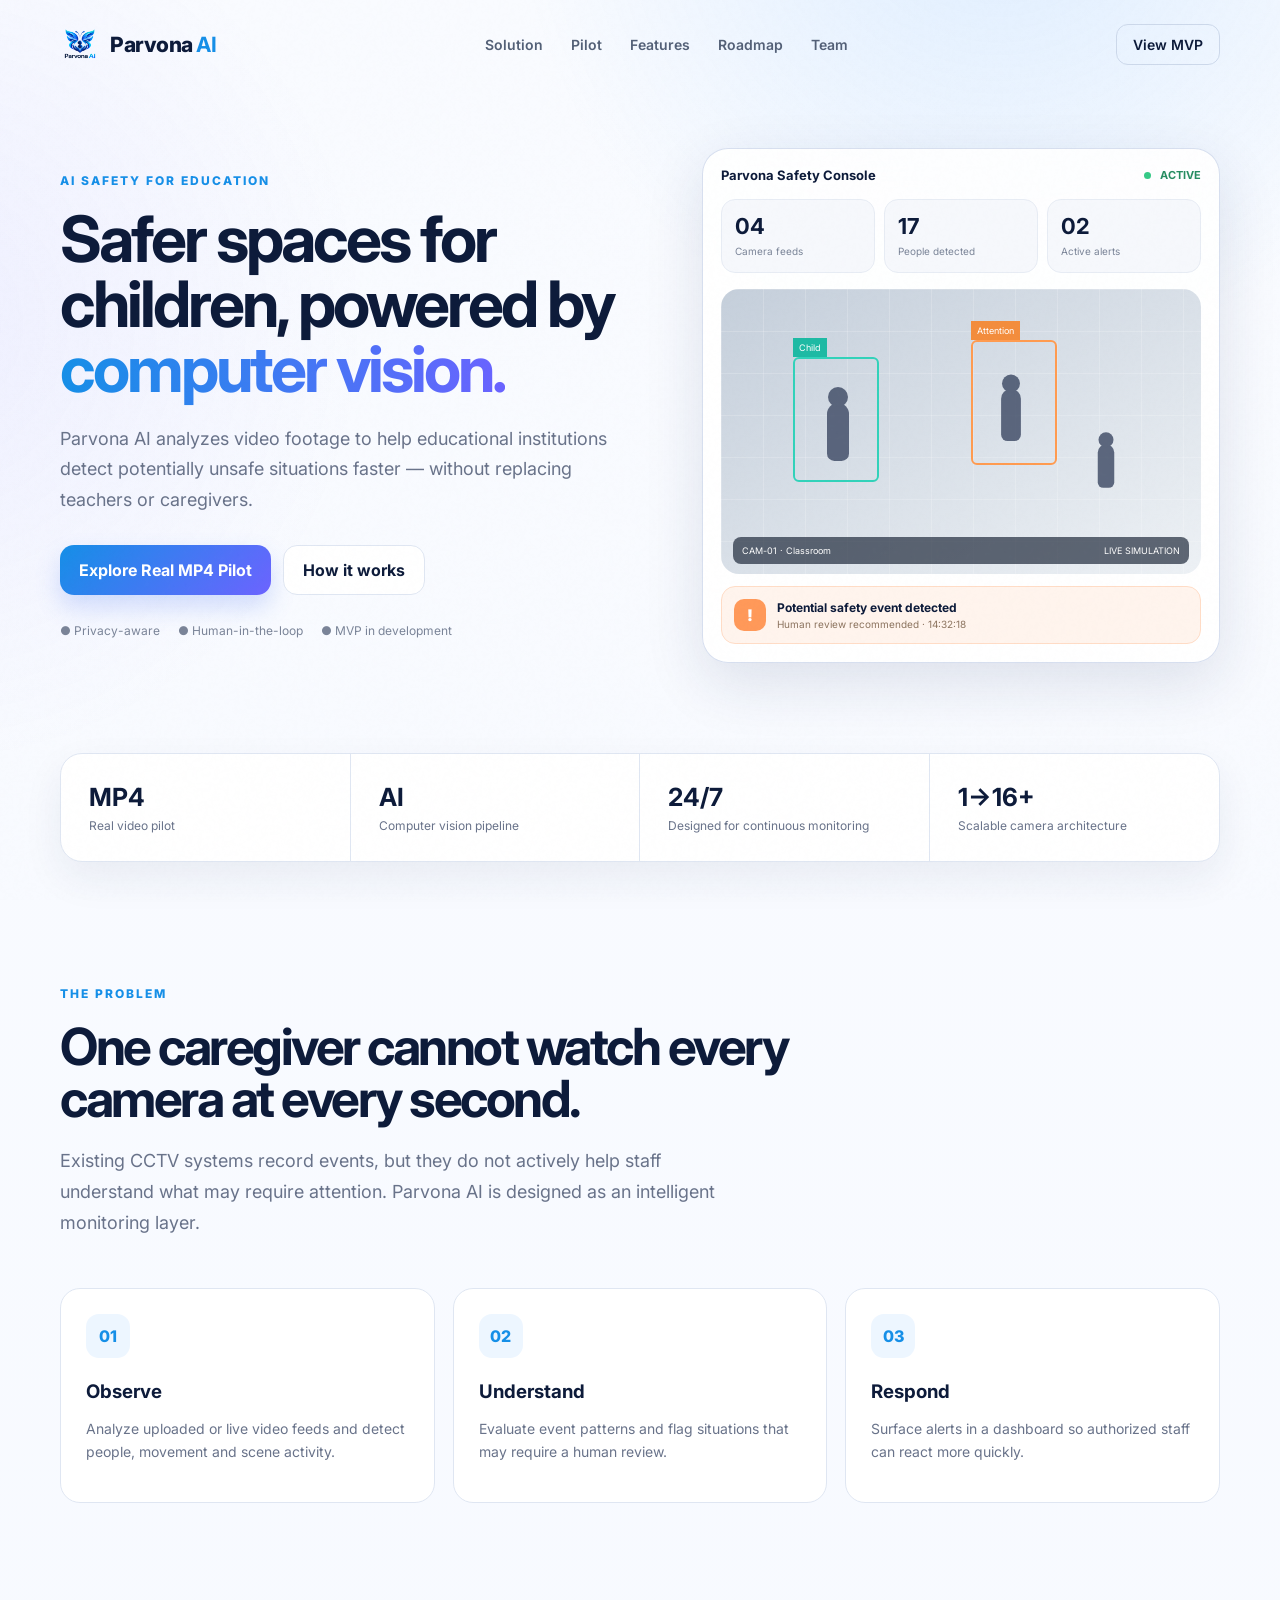
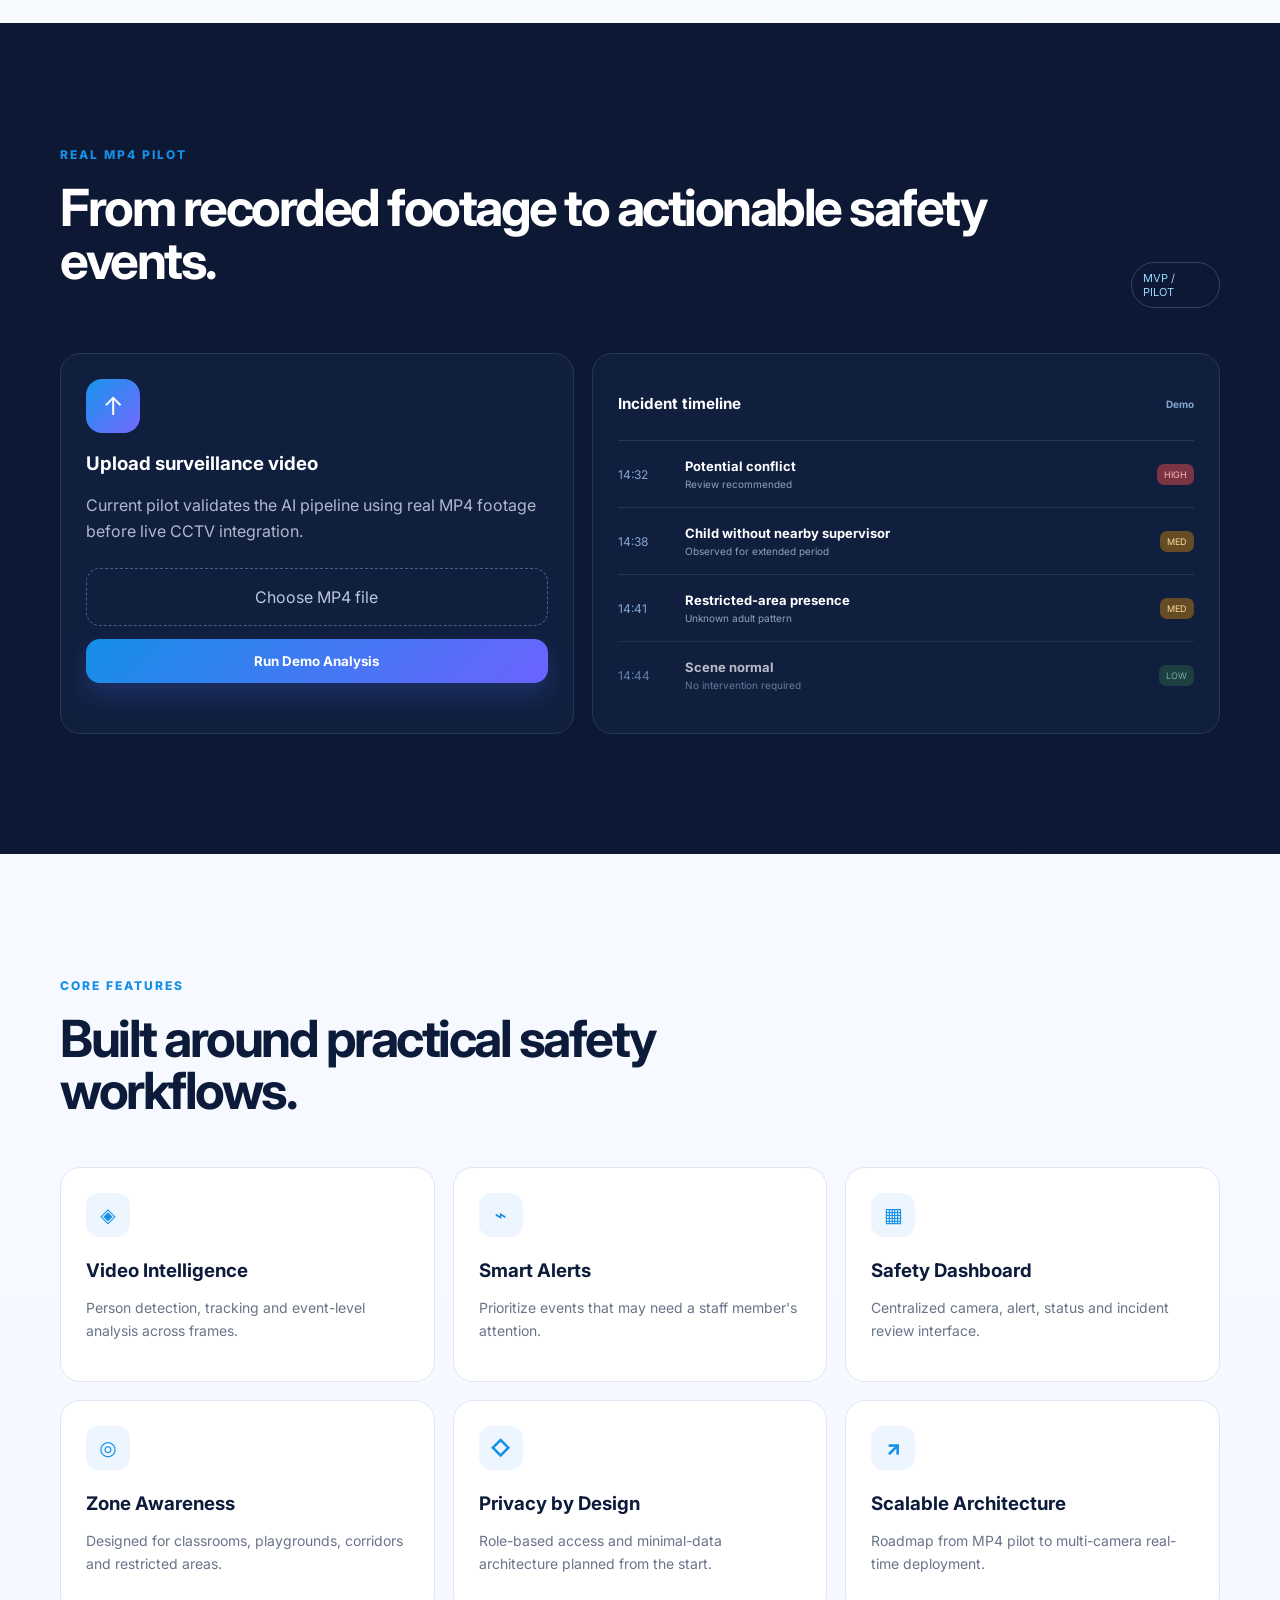
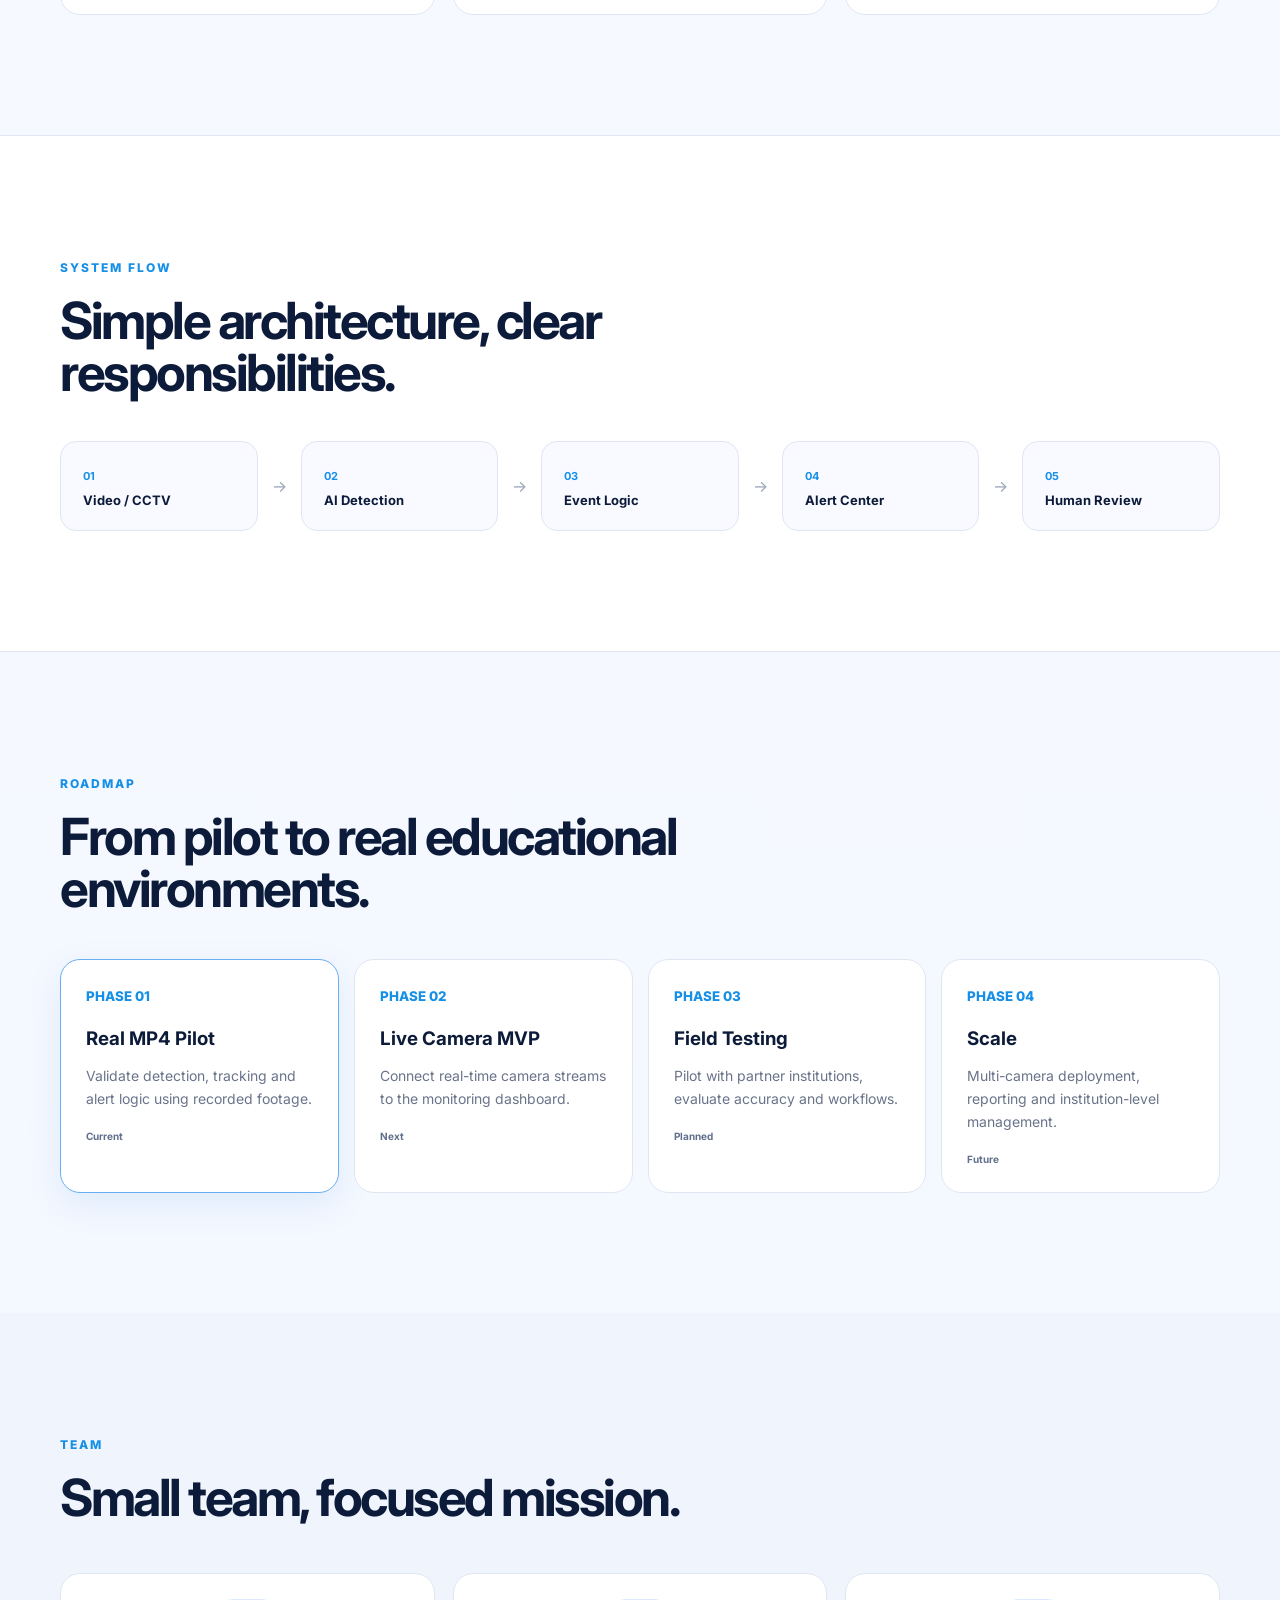
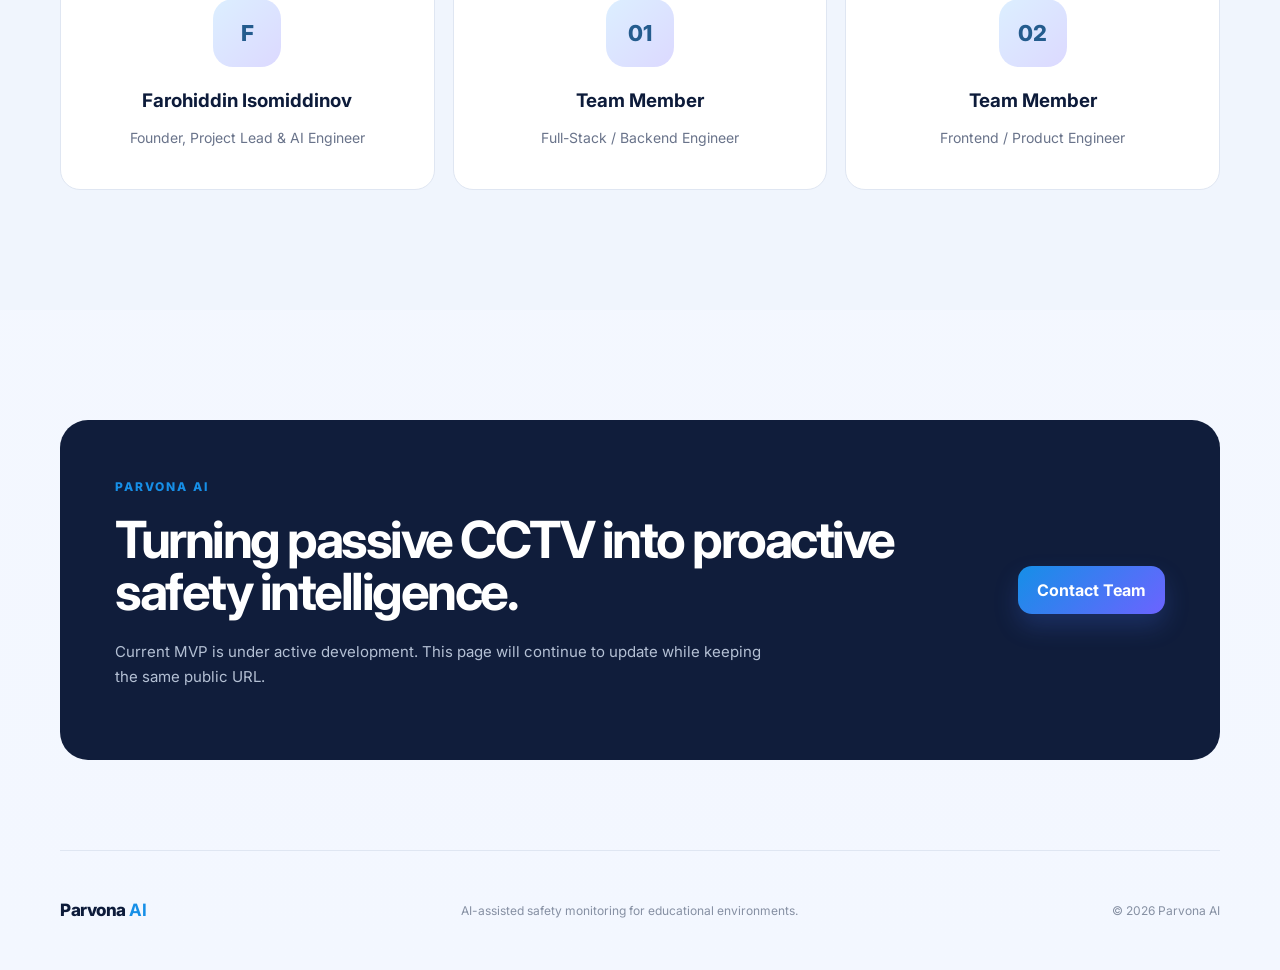
==== parvona_ai_mvp/index.html @ db2682cd "feat: add MVP application" ====
<!DOCTYPE html>
<html lang="en">
<head>
  <meta charset="UTF-8" />
  <meta name="viewport" content="width=device-width, initial-scale=1.0" />
  <meta name="description" content="Parvona AI — AI-powered safety monitoring for kindergartens and educational spaces." />
  <title>Parvona AI — Safety Intelligence</title>
  <link rel="preconnect" href="https://fonts.googleapis.com">
  <link rel="preconnect" href="https://fonts.gstatic.com" crossorigin>
  <link href="https://fonts.googleapis.com/css2?family=Inter:wght@400;500;600;700;800&display=swap" rel="stylesheet">
  <link rel="stylesheet" href="styles.css" />
</head>
<body>
  <div class="noise"></div>

  <header class="nav wrap">
    <a class="brand" href="#top" aria-label="Parvona AI home">
      <img src="assets/parvona-ai-logo.png" alt="Parvona AI logo" onerror="this.style.display='none'">
      <span>Parvona <b>AI</b></span>
    </a>
    <nav>
      <a href="#solution">Solution</a>
      <a href="#pilot">Pilot</a>
      <a href="#features">Features</a>
      <a href="#roadmap">Roadmap</a>
      <a href="#team">Team</a>
    </nav>
    <a class="nav-cta" href="#pilot">View MVP</a>
  </header>

  <main id="top">
    <section class="hero wrap">
      <div class="hero-copy">
        <div class="eyebrow">AI SAFETY FOR EDUCATION</div>
        <h1>Safer spaces for children, powered by <span>computer vision.</span></h1>
        <p>
          Parvona AI analyzes video footage to help educational institutions detect
          potentially unsafe situations faster — without replacing teachers or caregivers.
        </p>
        <div class="hero-actions">
          <a class="btn primary" href="#pilot">Explore Real MP4 Pilot</a>
          <a class="btn secondary" href="#solution">How it works</a>
        </div>
        <div class="trust-row">
          <span>● Privacy-aware</span>
          <span>● Human-in-the-loop</span>
          <span>● MVP in development</span>
        </div>
      </div>

      <div class="hero-card">
        <div class="card-top">
          <span>Parvona Safety Console</span>
          <span class="status"><i></i> ACTIVE</span>
        </div>

        <div class="stats">
          <div><b>04</b><span>Camera feeds</span></div>
          <div><b>17</b><span>People detected</span></div>
          <div><b>02</b><span>Active alerts</span></div>
        </div>

        <div class="camera">
          <div class="camera-grid"></div>
          <div class="person p1"></div>
          <div class="person p2"></div>
          <div class="person p3"></div>
          <div class="bbox b1"><span>Child</span></div>
          <div class="bbox b2 warning"><span>Attention</span></div>
          <div class="camera-meta">
            <span>CAM-01 · Classroom</span>
            <span>LIVE SIMULATION</span>
          </div>
        </div>

        <div class="alert">
          <div class="alert-icon">!</div>
          <div>
            <b>Potential safety event detected</b>
            <span>Human review recommended · 14:32:18</span>
          </div>
        </div>
      </div>
    </section>

    <section class="metrics wrap">
      <div><b>MP4</b><span>Real video pilot</span></div>
      <div><b>AI</b><span>Computer vision pipeline</span></div>
      <div><b>24/7</b><span>Designed for continuous monitoring</span></div>
      <div><b>1→16+</b><span>Scalable camera architecture</span></div>
    </section>

    <section class="section wrap" id="solution">
      <div class="section-head">
        <span class="eyebrow">THE PROBLEM</span>
        <h2>One caregiver cannot watch every camera at every second.</h2>
        <p>
          Existing CCTV systems record events, but they do not actively help staff understand
          what may require attention. Parvona AI is designed as an intelligent monitoring layer.
        </p>
      </div>

      <div class="three">
        <article>
          <div class="icon">01</div>
          <h3>Observe</h3>
          <p>Analyze uploaded or live video feeds and detect people, movement and scene activity.</p>
        </article>
        <article>
          <div class="icon">02</div>
          <h3>Understand</h3>
          <p>Evaluate event patterns and flag situations that may require a human review.</p>
        </article>
        <article>
          <div class="icon">03</div>
          <h3>Respond</h3>
          <p>Surface alerts in a dashboard so authorized staff can react more quickly.</p>
        </article>
      </div>
    </section>

    <section class="section pilot-wrap" id="pilot">
      <div class="wrap">
        <div class="section-head split-head">
          <div>
            <span class="eyebrow">REAL MP4 PILOT</span>
            <h2>From recorded footage to actionable safety events.</h2>
          </div>
          <span class="beta">MVP / PILOT</span>
        </div>

        <div class="pilot-grid">
          <div class="upload-card">
            <div class="upload-icon">↑</div>
            <h3>Upload surveillance video</h3>
            <p>Current pilot validates the AI pipeline using real MP4 footage before live CCTV integration.</p>

            <label class="fake-upload">
              <input type="file" id="videoInput" accept="video/mp4,video/*">
              <span id="uploadLabel">Choose MP4 file</span>
            </label>

            <button class="btn primary full" id="analyzeBtn">Run Demo Analysis</button>
            <div class="progress hidden" id="progress">
              <div class="bar"><span id="barFill"></span></div>
              <small id="progressText">Preparing analysis…</small>
            </div>
          </div>

          <div class="timeline-card">
            <div class="timeline-title">
              <h3>Incident timeline</h3>
              <span>Demo</span>
            </div>
            <div class="event">
              <time>14:32</time>
              <div><b>Potential conflict</b><span>Review recommended</span></div>
              <em>HIGH</em>
            </div>
            <div class="event">
              <time>14:38</time>
              <div><b>Child without nearby supervisor</b><span>Observed for extended period</span></div>
              <em class="med">MED</em>
            </div>
            <div class="event">
              <time>14:41</time>
              <div><b>Restricted-area presence</b><span>Unknown adult pattern</span></div>
              <em class="med">MED</em>
            </div>
            <div class="event muted">
              <time>14:44</time>
              <div><b>Scene normal</b><span>No intervention required</span></div>
              <em class="low">LOW</em>
            </div>
          </div>
        </div>
      </div>
    </section>

    <section class="section wrap" id="features">
      <div class="section-head">
        <span class="eyebrow">CORE FEATURES</span>
        <h2>Built around practical safety workflows.</h2>
      </div>

      <div class="features">
        <article><span>◈</span><h3>Video Intelligence</h3><p>Person detection, tracking and event-level analysis across frames.</p></article>
        <article><span>⌁</span><h3>Smart Alerts</h3><p>Prioritize events that may need a staff member's attention.</p></article>
        <article><span>▦</span><h3>Safety Dashboard</h3><p>Centralized camera, alert, status and incident review interface.</p></article>
        <article><span>◎</span><h3>Zone Awareness</h3><p>Designed for classrooms, playgrounds, corridors and restricted areas.</p></article>
        <article><span>◇</span><h3>Privacy by Design</h3><p>Role-based access and minimal-data architecture planned from the start.</p></article>
        <article><span>↗</span><h3>Scalable Architecture</h3><p>Roadmap from MP4 pilot to multi-camera real-time deployment.</p></article>
      </div>
    </section>

    <section class="section architecture">
      <div class="wrap">
        <div class="section-head">
          <span class="eyebrow">SYSTEM FLOW</span>
          <h2>Simple architecture, clear responsibilities.</h2>
        </div>
        <div class="flow">
          <div><b>01</b><span>Video / CCTV</span></div><i>→</i>
          <div><b>02</b><span>AI Detection</span></div><i>→</i>
          <div><b>03</b><span>Event Logic</span></div><i>→</i>
          <div><b>04</b><span>Alert Center</span></div><i>→</i>
          <div><b>05</b><span>Human Review</span></div>
        </div>
      </div>
    </section>

    <section class="section wrap" id="roadmap">
      <div class="section-head">
        <span class="eyebrow">ROADMAP</span>
        <h2>From pilot to real educational environments.</h2>
      </div>

      <div class="roadmap">
        <article class="active"><small>PHASE 01</small><h3>Real MP4 Pilot</h3><p>Validate detection, tracking and alert logic using recorded footage.</p><b>Current</b></article>
        <article><small>PHASE 02</small><h3>Live Camera MVP</h3><p>Connect real-time camera streams to the monitoring dashboard.</p><b>Next</b></article>
        <article><small>PHASE 03</small><h3>Field Testing</h3><p>Pilot with partner institutions, evaluate accuracy and workflows.</p><b>Planned</b></article>
        <article><small>PHASE 04</small><h3>Scale</h3><p>Multi-camera deployment, reporting and institution-level management.</p><b>Future</b></article>
      </div>
    </section>

    <section class="section team-section" id="team">
      <div class="wrap">
        <div class="section-head">
          <span class="eyebrow">TEAM</span>
          <h2>Small team, focused mission.</h2>
        </div>

        <div class="team">
          <article>
            <div class="avatar">F</div>
            <h3>Farohiddin Isomiddinov</h3>
            <p>Founder, Project Lead & AI Engineer</p>
          </article>
          <article>
            <div class="avatar">01</div>
            <h3>Team Member</h3>
            <p>Full-Stack / Backend Engineer</p>
          </article>
          <article>
            <div class="avatar">02</div>
            <h3>Team Member</h3>
            <p>Frontend / Product Engineer</p>
          </article>
        </div>
      </div>
    </section>

    <section class="cta wrap">
      <div>
        <span class="eyebrow">PARVONA AI</span>
        <h2>Turning passive CCTV into proactive safety intelligence.</h2>
        <p>Current MVP is under active development. This page will continue to update while keeping the same public URL.</p>
      </div>
      <a class="btn primary" href="mailto:team@parvona.ai">Contact Team</a>
    </section>
  </main>

  <footer class="wrap">
    <div class="brand small"><span>Parvona <b>AI</b></span></div>
    <p>AI-assisted safety monitoring for educational environments.</p>
    <span>© 2026 Parvona AI</span>
  </footer>

  <script src="script.js"></script>
</body>
</html>
---- parvona_ai_mvp/styles.css ----
:root{
  --bg:#f6f9ff; --panel:#ffffff; --ink:#0d1b3a; --muted:#69738a;
  --line:#dfe6f2; --blue:#4aa4ff; --cyan:#33d5dc; --violet:#7567ff;
  --shadow:0 20px 60px rgba(24,43,89,.12);
}
*{box-sizing:border-box}
html{scroll-behavior:smooth}
body{margin:0;font-family:Inter,system-ui,sans-serif;background:linear-gradient(180deg,#f9fbff 0,#f3f7ff 100%);color:var(--ink)}
body:before{content:"";position:fixed;inset:-20%;background:radial-gradient(circle at 70% 5%,rgba(74,164,255,.15),transparent 28%),radial-gradient(circle at 10% 40%,rgba(117,103,255,.08),transparent 25%);pointer-events:none;z-index:-2}
.noise{position:fixed;inset:0;opacity:.025;pointer-events:none;z-index:999;background-image:url("data:image/svg+xml,%3Csvg viewBox='0 0 180 180' xmlns='http://www.w3.org/2000/svg'%3E%3Cfilter id='n'%3E%3CfeTurbulence type='fractalNoise' baseFrequency='.95' numOctaves='3' stitchTiles='stitch'/%3E%3C/filter%3E%3Crect width='100%25' height='100%25' filter='url(%23n)' opacity='.45'/%3E%3C/svg%3E")}
.wrap{width:min(1160px,calc(100% - 40px));margin:auto}
.nav{height:88px;display:flex;align-items:center;justify-content:space-between;gap:24px}
.brand{display:flex;align-items:center;gap:10px;text-decoration:none;color:var(--ink);font-size:21px;font-weight:800;letter-spacing:-.5px}
.brand img{width:40px;height:40px;object-fit:contain;border-radius:10px}
.brand b{color:#168fe7}
.nav nav{display:flex;gap:28px}
.nav nav a,.nav-cta{text-decoration:none;color:#536077;font-size:14px;font-weight:600}
.nav-cta{padding:11px 16px;border:1px solid #ccd8ea;border-radius:12px;color:var(--ink)}
.hero{min-height:650px;display:grid;grid-template-columns:1.05fr .95fr;align-items:center;gap:70px;padding:60px 0 90px}
.eyebrow{font-size:12px;font-weight:800;letter-spacing:2px;color:#168fe7}
.hero h1,.section h2,.cta h2{font-size:clamp(42px,5vw,70px);line-height:1.02;letter-spacing:-3px;margin:18px 0 22px}
.hero h1 span{background:linear-gradient(90deg,#168fe7,#6a63ff);-webkit-background-clip:text;color:transparent}
.hero-copy>p,.section-head>p,.cta p{font-size:18px;line-height:1.7;color:var(--muted);max-width:670px}
.hero-actions{display:flex;gap:12px;margin-top:30px}
.btn{display:inline-flex;align-items:center;justify-content:center;padding:14px 19px;border-radius:14px;text-decoration:none;border:0;font-weight:700;cursor:pointer;font-family:inherit}
.primary{background:linear-gradient(135deg,#158fe7,#6c63ff);color:white;box-shadow:0 12px 25px rgba(68,113,240,.22)}
.secondary{background:white;color:var(--ink);border:1px solid var(--line)}
.full{width:100%;margin-top:13px}
.trust-row{display:flex;gap:18px;flex-wrap:wrap;margin-top:28px;color:#7a8498;font-size:12px}
.hero-card{background:rgba(255,255,255,.88);border:1px solid rgba(205,216,235,.8);box-shadow:var(--shadow);padding:18px;border-radius:26px;backdrop-filter:blur(16px)}
.card-top,.timeline-title{display:flex;justify-content:space-between;align-items:center;font-weight:700;font-size:13px}
.status{font-size:11px;color:#278d62}.status i{display:inline-block;width:7px;height:7px;border-radius:50%;background:#36c987;margin-right:6px}
.stats{display:grid;grid-template-columns:repeat(3,1fr);gap:9px;margin:16px 0}
.stats div{background:#f6f8fc;border:1px solid #e7ecf4;padding:13px;border-radius:14px}.stats b{display:block;font-size:22px}.stats span{font-size:10px;color:#7b8598}
.camera{height:285px;border-radius:18px;overflow:hidden;position:relative;background:linear-gradient(150deg,#c5cfdb,#edf1f5)}
.camera-grid{position:absolute;inset:0;background:linear-gradient(rgba(255,255,255,.18) 1px,transparent 1px),linear-gradient(90deg,rgba(255,255,255,.18) 1px,transparent 1px);background-size:42px 42px}
.person{position:absolute;width:22px;height:58px;background:#44506a;border-radius:12px 12px 8px 8px;opacity:.85}.person:before{content:"";position:absolute;width:20px;height:20px;background:#44506a;border-radius:50%;top:-16px;left:1px}.p1{left:22%;top:40%}.p2{left:58%;top:34%;transform:scale(.9)}.p3{left:78%;top:52%;transform:scale(.75)}
.bbox{position:absolute;border:2px solid #32d2ba;width:86px;height:125px;left:15%;top:24%;border-radius:6px}.bbox span{background:#1ebaa4;color:#fff;font-size:9px;padding:4px 6px;position:absolute;top:-21px;left:-2px}.b2{left:52%;top:18%;border-color:#ff9b50}.b2 span{background:#f38d3d}
.camera-meta{position:absolute;left:12px;right:12px;bottom:10px;display:flex;justify-content:space-between;color:white;font-size:9px;background:rgba(18,28,47,.65);padding:8px 9px;border-radius:8px}
.alert{display:flex;gap:11px;align-items:center;background:#fff4ed;border:1px solid #ffdcc6;margin-top:12px;padding:12px;border-radius:14px}.alert-icon{width:32px;height:32px;border-radius:10px;background:#ff9959;color:white;display:grid;place-items:center;font-weight:900}.alert b,.alert span{display:block}.alert b{font-size:12px}.alert span{font-size:10px;color:#8c745f;margin-top:3px}
.metrics{display:grid;grid-template-columns:repeat(4,1fr);background:white;border:1px solid var(--line);border-radius:22px;box-shadow:0 16px 40px rgba(24,43,89,.07);overflow:hidden}
.metrics div{padding:28px;border-right:1px solid var(--line)}.metrics div:last-child{border:0}.metrics b{font-size:25px}.metrics span{display:block;margin-top:6px;color:var(--muted);font-size:12px}
.section{padding:120px 0}.section-head{max-width:800px}.section h2,.cta h2{font-size:clamp(36px,4vw,56px);letter-spacing:-2.5px}
.three,.features,.team{display:grid;grid-template-columns:repeat(3,1fr);gap:18px;margin-top:50px}
.three article,.features article,.team article,.roadmap article,.upload-card,.timeline-card{background:white;border:1px solid var(--line);border-radius:20px;padding:25px}
.icon,.features article>span{width:44px;height:44px;border-radius:13px;background:#edf6ff;color:#168fe7;display:grid;place-items:center;font-weight:800}
.three h3,.features h3,.team h3,.roadmap h3{margin:22px 0 8px}.three p,.features p,.roadmap p,.team p{color:var(--muted);line-height:1.65;font-size:14px}
.pilot-wrap{background:#0d1934;color:white}
.pilot-wrap .section-head p{color:#aeb9cd}.split-head{display:flex;justify-content:space-between;align-items:flex-end;max-width:none}.beta{font-size:11px;border:1px solid #344360;padding:8px 11px;border-radius:999px;color:#98d7ff}
.pilot-grid{display:grid;grid-template-columns:.9fr 1.1fr;gap:18px;margin-top:45px}.upload-card,.timeline-card{background:#111f3f;border-color:#253657}.upload-icon{width:54px;height:54px;border-radius:16px;background:linear-gradient(135deg,#1694ec,#7669ff);display:grid;place-items:center;font-size:25px}.upload-card p{color:#aeb9cd;line-height:1.6}
.fake-upload{display:block;border:1px dashed #496080;padding:18px;border-radius:14px;margin-top:24px;text-align:center;color:#b9c8de;cursor:pointer}.fake-upload input{display:none}
.progress{margin-top:15px}.hidden{display:none}.bar{height:7px;border-radius:20px;background:#263651;overflow:hidden}.bar span{display:block;height:100%;width:0;background:linear-gradient(90deg,#2eced7,#6a63ff);transition:width .25s}.progress small{display:block;margin-top:8px;color:#9eb0ca}
.timeline-title{margin-bottom:12px}.timeline-title span{font-size:10px;color:#83a4cf}.event{display:grid;grid-template-columns:55px 1fr auto;gap:12px;padding:17px 0;border-top:1px solid #263654;align-items:center}.event time{color:#83a4cf;font-size:12px}.event b,.event span{display:block}.event b{font-size:13px}.event span{color:#8fa1bd;font-size:10px;margin-top:4px}.event em{font-style:normal;font-size:9px;background:#7b3441;color:#ffb3be;padding:5px 7px;border-radius:7px}.event em.med{background:#664c25;color:#ffd99b}.event em.low{background:#234d44;color:#a4e5d3}.event.muted{opacity:.7}
.features{grid-template-columns:repeat(3,1fr)}.features article>span{font-size:20px}
.architecture{background:white;border-top:1px solid var(--line);border-bottom:1px solid var(--line)}.flow{display:grid;grid-template-columns:1fr auto 1fr auto 1fr auto 1fr auto 1fr;gap:14px;align-items:center;margin-top:42px}.flow div{background:#f8faff;border:1px solid var(--line);padding:22px;border-radius:16px}.flow b{color:#168fe7;font-size:11px}.flow span{display:block;font-weight:700;margin-top:8px;font-size:13px}.flow i{font-style:normal;color:#97a5b8}
.roadmap{display:grid;grid-template-columns:repeat(4,1fr);gap:15px;margin-top:45px}.roadmap article{position:relative}.roadmap article.active{border-color:#69aef0;box-shadow:0 12px 35px rgba(43,125,224,.1)}.roadmap small{color:#168fe7;font-weight:800}.roadmap article>b{font-size:10px;color:#60708c}
.team-section{background:#f0f5fd}.team article{text-align:center}.avatar{margin:auto;width:68px;height:68px;border-radius:20px;background:linear-gradient(135deg,#dcefff,#dcd9ff);display:grid;place-items:center;font-size:22px;font-weight:800;color:#245c8e}
.cta{margin-top:110px;margin-bottom:90px;background:#101d3b;color:white;border-radius:28px;padding:55px;display:flex;justify-content:space-between;align-items:center;gap:30px}.cta h2{max-width:780px}.cta p{color:#b4c0d4;font-size:15px}
footer{border-top:1px solid var(--line);min-height:120px;display:flex;justify-content:space-between;align-items:center;gap:20px;color:#8690a3;font-size:12px}.brand.small{font-size:17px}
@media(max-width:900px){
  .nav nav{display:none}.hero{grid-template-columns:1fr;padding-top:40px}.hero-card{max-width:620px}.metrics{grid-template-columns:repeat(2,1fr)}.metrics div:nth-child(2){border-right:0}.three,.features,.team{grid-template-columns:1fr 1fr}.pilot-grid{grid-template-columns:1fr}.roadmap{grid-template-columns:1fr 1fr}.flow{grid-template-columns:1fr}.flow i{transform:rotate(90deg);text-align:center}.cta{flex-direction:column;align-items:flex-start}
}
@media(max-width:600px){
  .wrap{width:min(100% - 24px,1160px)}.nav{height:72px}.nav-cta{display:none}.hero{gap:34px;padding-bottom:60px}.hero h1{letter-spacing:-2px}.hero-actions{flex-direction:column}.btn{width:100%}.metrics{grid-template-columns:1fr}.metrics div{border-right:0;border-bottom:1px solid var(--line)}.three,.features,.team,.roadmap{grid-template-columns:1fr}.section{padding:80px 0}.split-head{display:block}.beta{display:inline-block;margin-top:15px}.stats{grid-template-columns:1fr}.camera{height:230px}.cta{margin-top:70px;padding:28px}footer{flex-direction:column;justify-content:center;text-align:center;padding:30px 0}
}
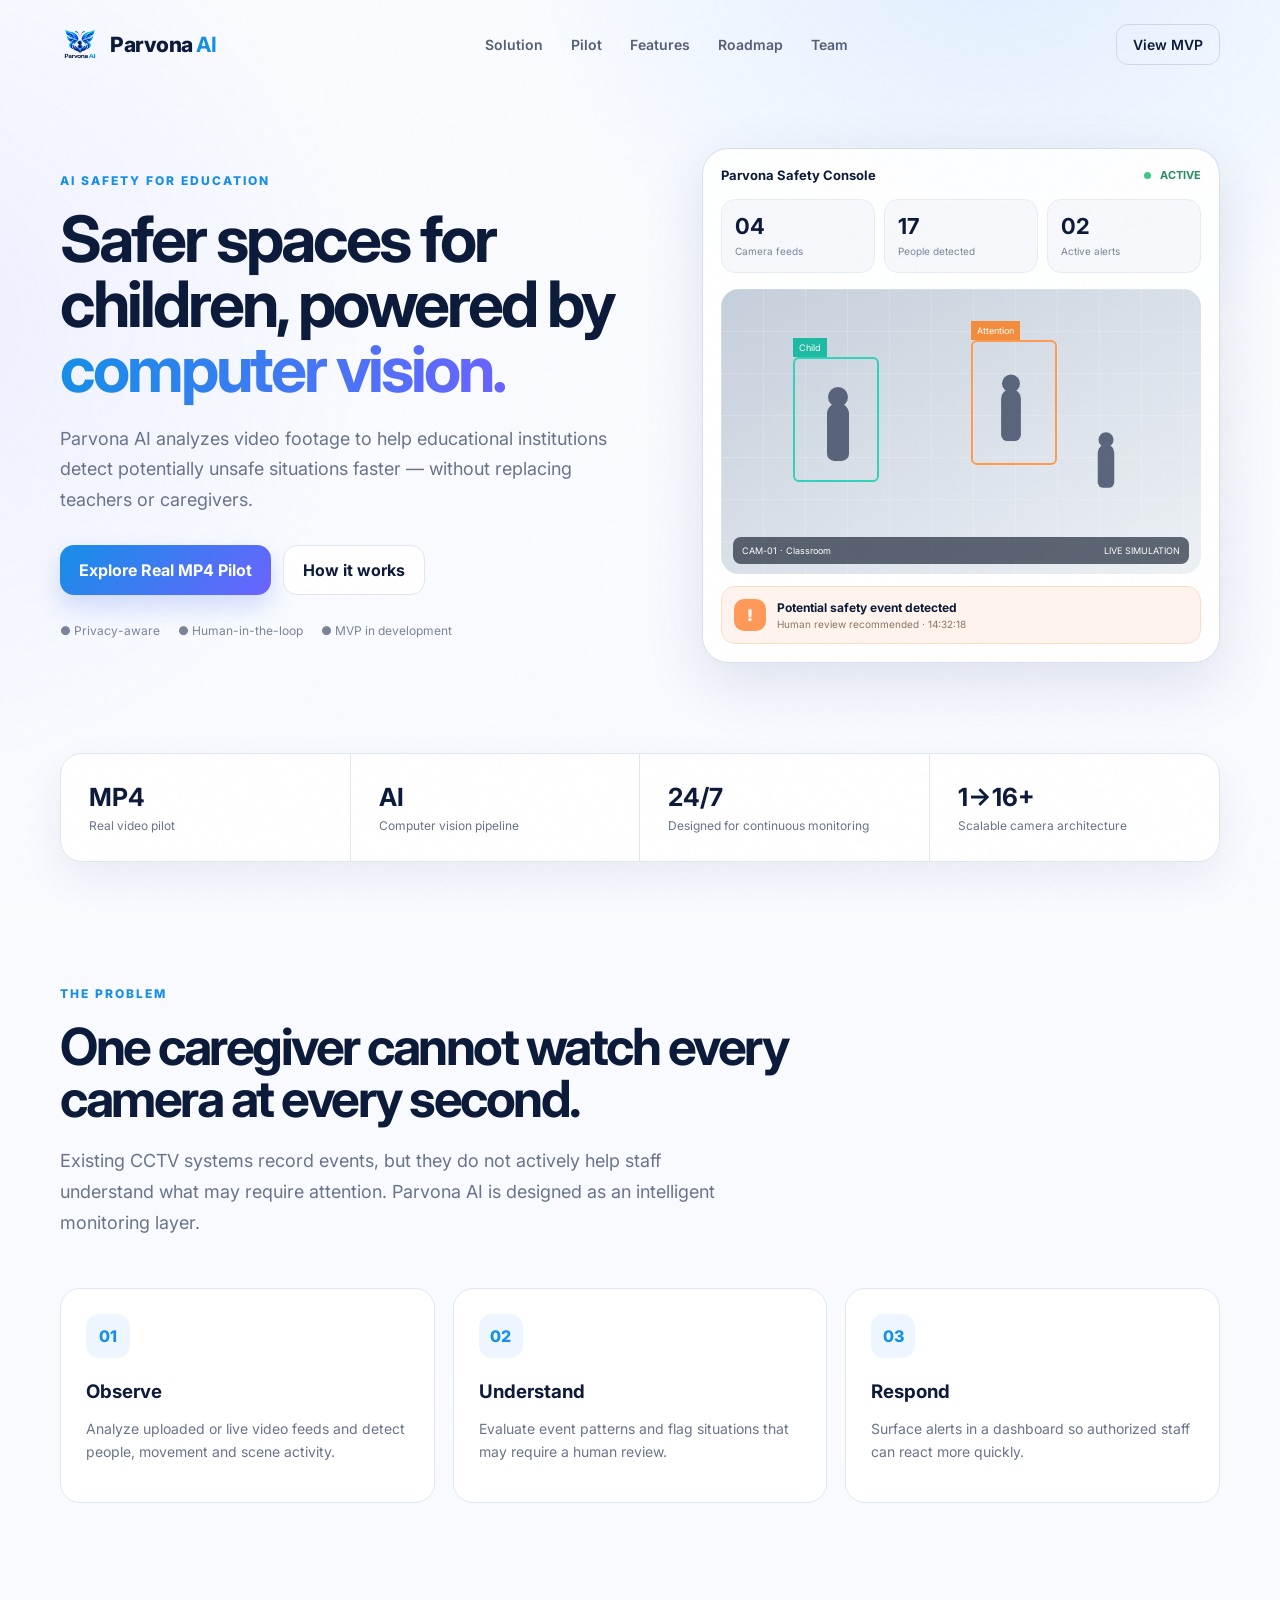
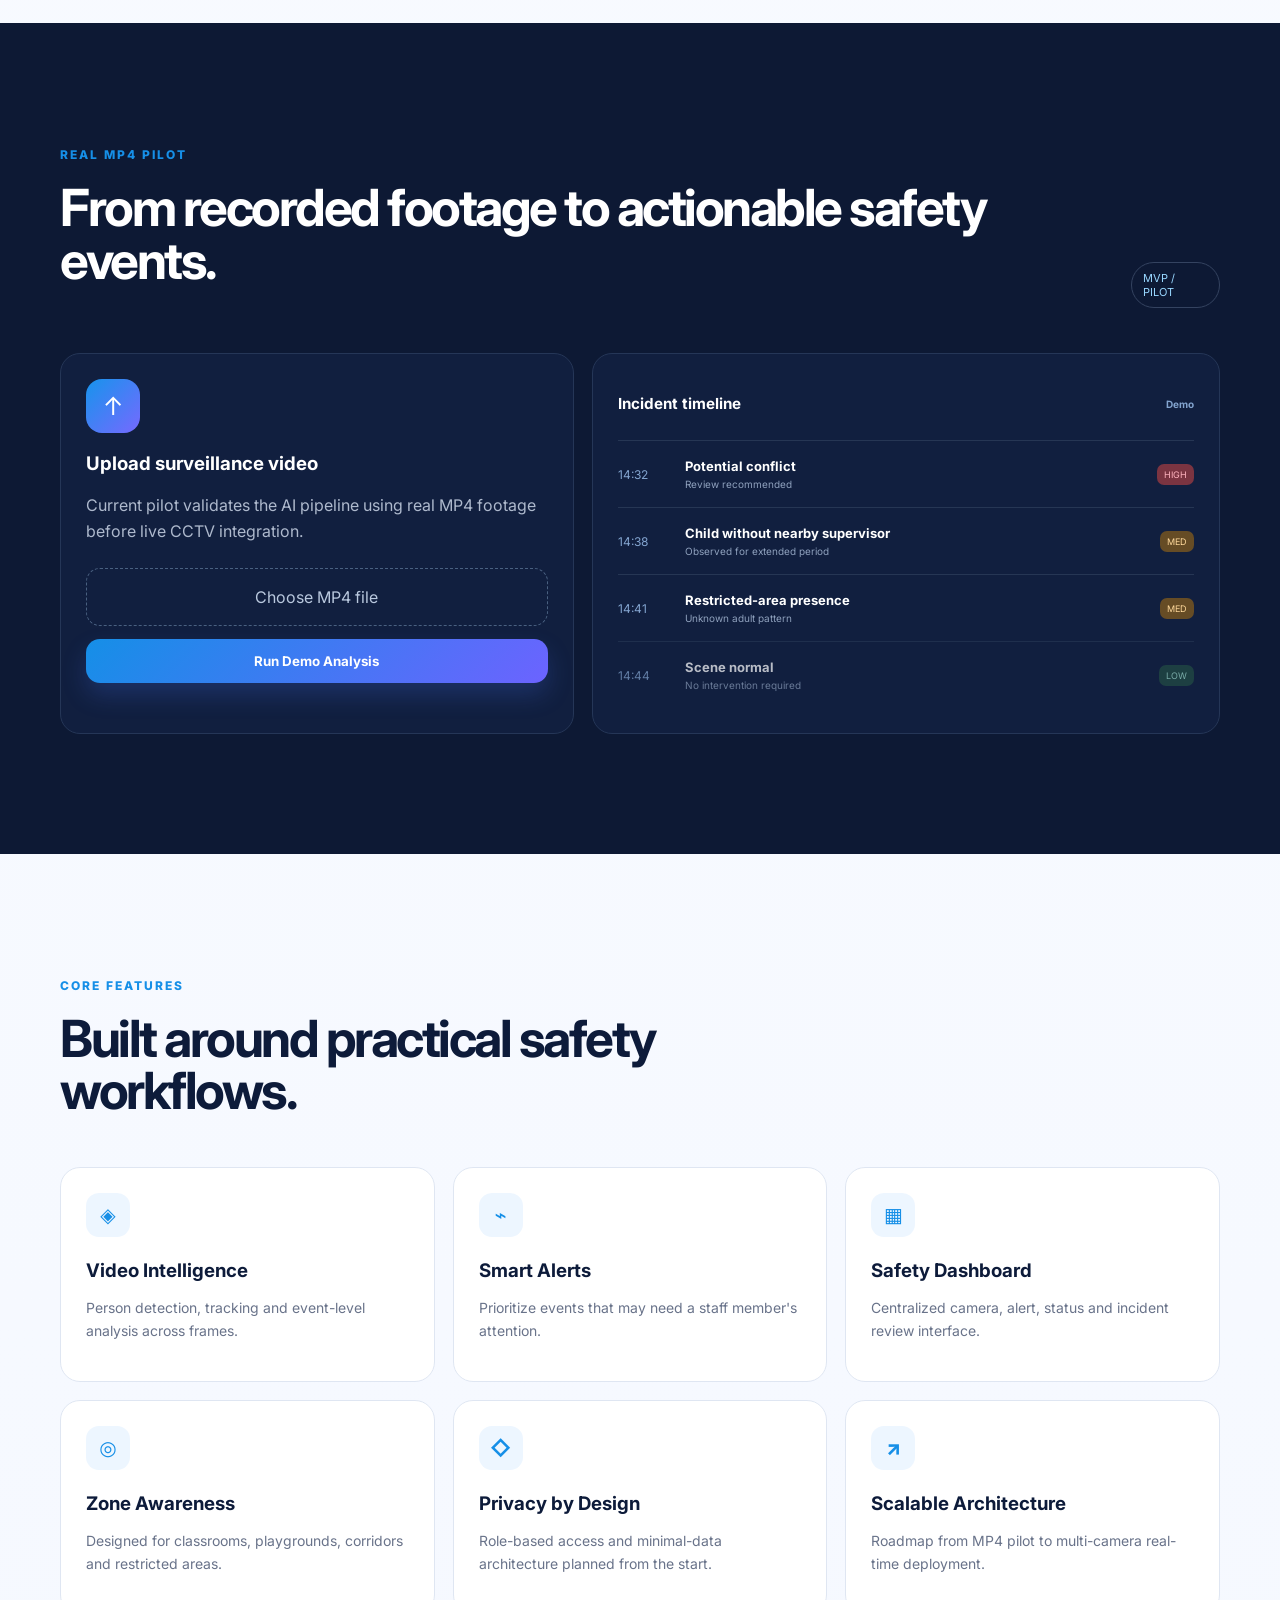
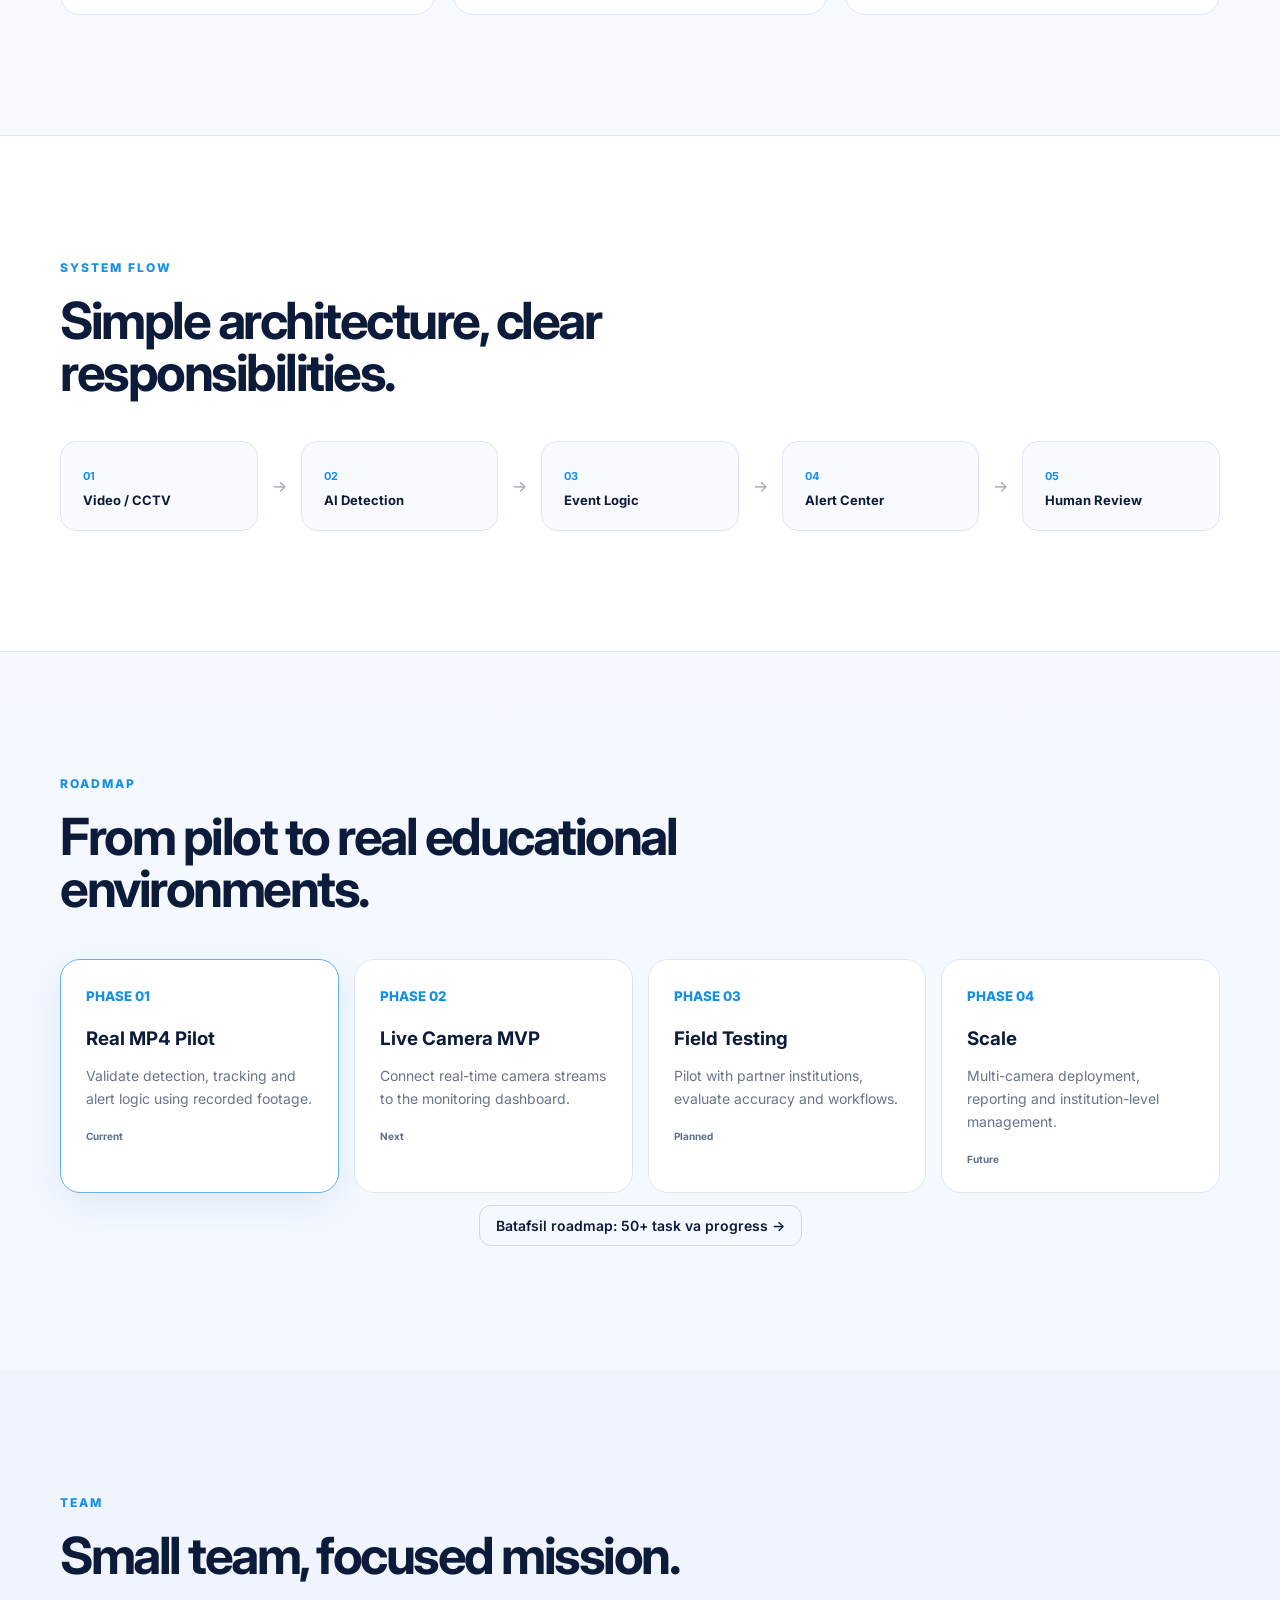
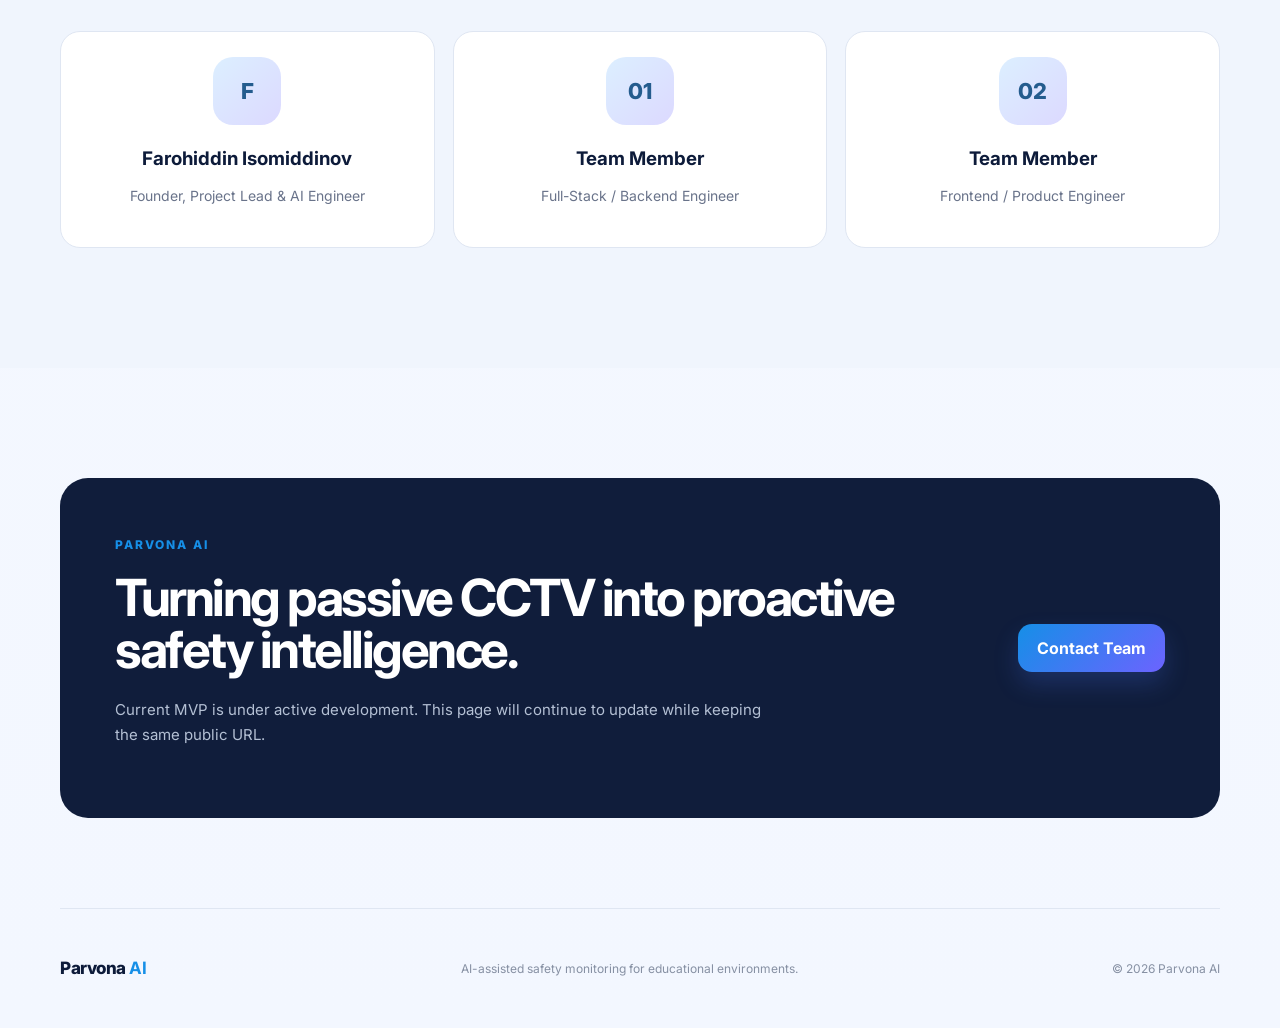
==== commit f7061415: "Bring MVP code into main, add roadmap page, align README with what exists - merge feature/mvp: landi" ====
--- a/parvona_ai_mvp/index.html
+++ b/parvona_ai_mvp/index.html
@@ -221,6 +221,7 @@
         <article><small>PHASE 03</small><h3>Field Testing</h3><p>Pilot with partner institutions, evaluate accuracy and workflows.</p><b>Planned</b></article>
         <article><small>PHASE 04</small><h3>Scale</h3><p>Multi-camera deployment, reporting and institution-level management.</p><b>Future</b></article>
       </div>
+      <p class="roadmap-link"><a class="nav-cta" href="roadmap.html">Batafsil roadmap: 50+ task va progress →</a></p>
     </section>
 
     <section class="section team-section" id="team">
--- a/parvona_ai_mvp/styles.css
+++ b/parvona_ai_mvp/styles.css
@@ -63,3 +63,4 @@
 @media(max-width:600px){
   .wrap{width:min(100% - 24px,1160px)}.nav{height:72px}.nav-cta{display:none}.hero{gap:34px;padding-bottom:60px}.hero h1{letter-spacing:-2px}.hero-actions{flex-direction:column}.btn{width:100%}.metrics{grid-template-columns:1fr}.metrics div{border-right:0;border-bottom:1px solid var(--line)}.three,.features,.team,.roadmap{grid-template-columns:1fr}.section{padding:80px 0}.split-head{display:block}.beta{display:inline-block;margin-top:15px}.stats{grid-template-columns:1fr}.camera{height:230px}.cta{margin-top:70px;padding:28px}footer{flex-direction:column;justify-content:center;text-align:center;padding:30px 0}
 }
+.roadmap-link{margin-top:22px;text-align:center}
